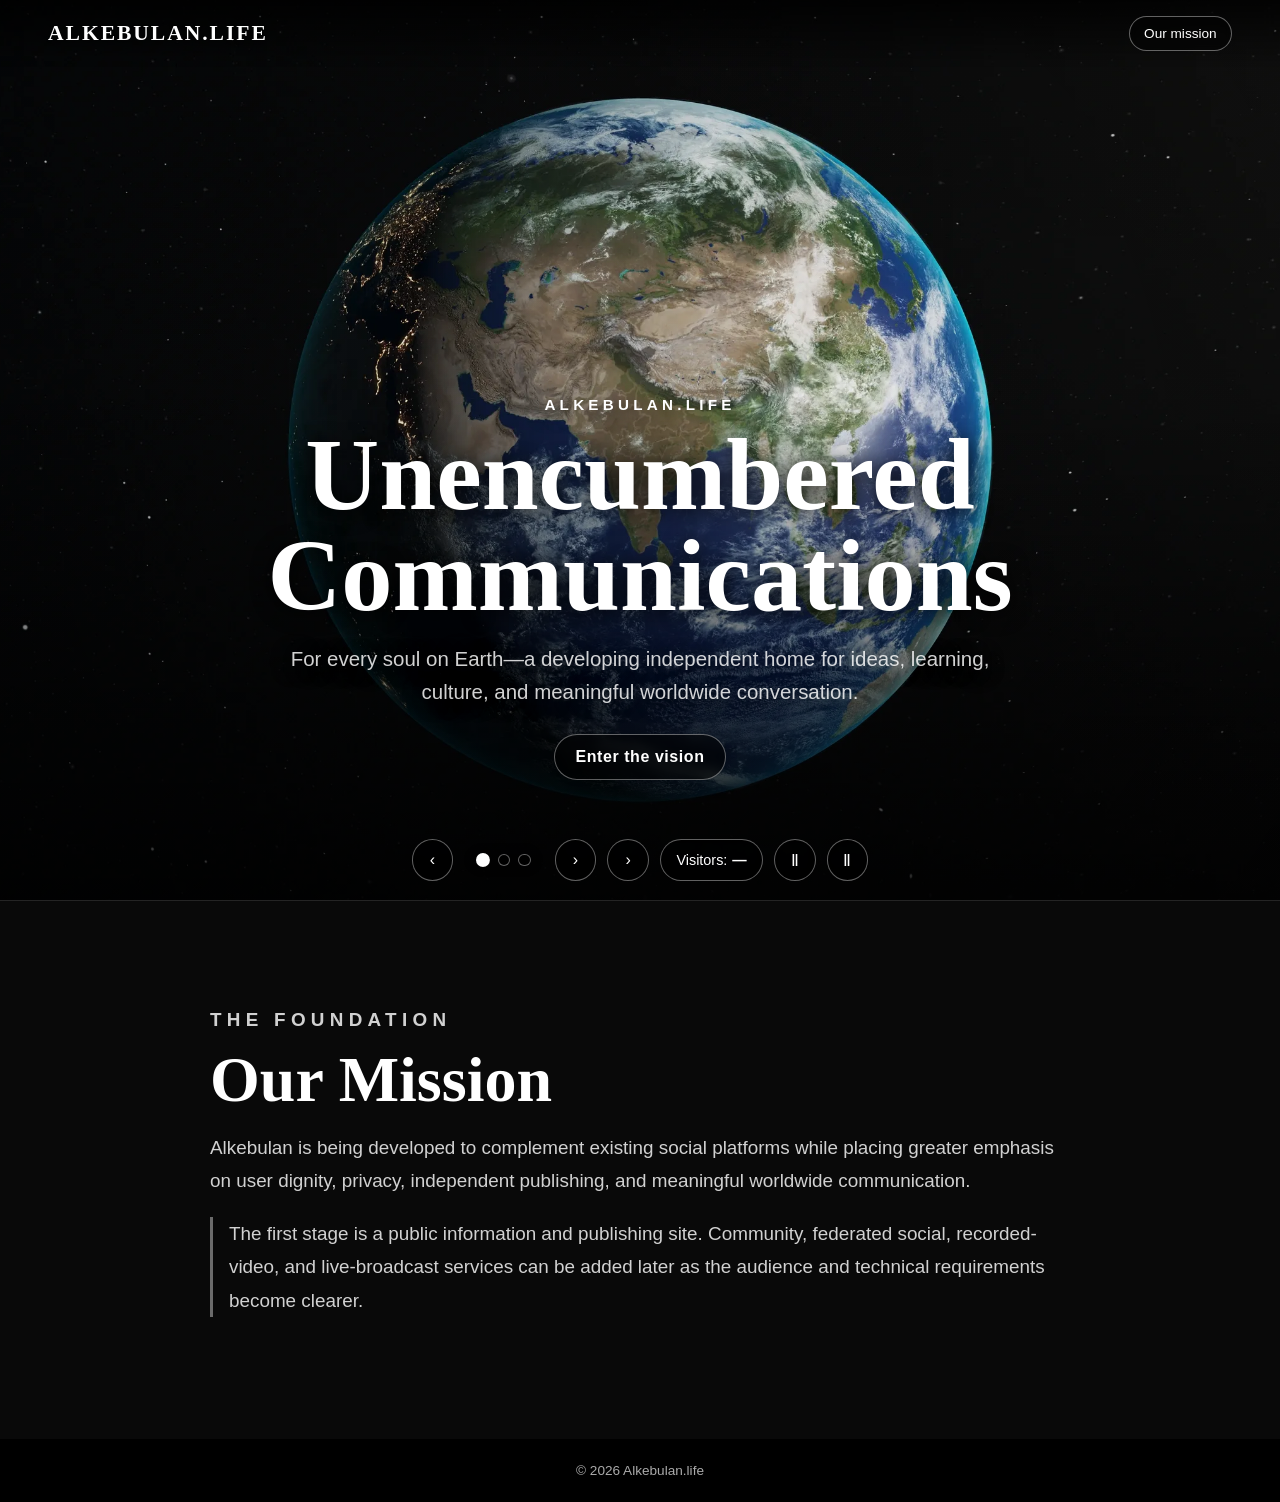
==== index.html @ a28e88d6 "Update index.html" ====
<!doctype html>
<html lang="en">
<head>
  <meta charset="utf-8">
  <meta name="viewport" content="width=device-width, initial-scale=1">
  <meta name="description" content="Alkebulan — Unencumbered Communications for Every Soul on Earth.">
  <title>Alkebulan</title>
  <link rel="canonical" href="https://alkebulan.life/">
  
  <style>
    :root {
      color-scheme: dark;
      --panel: rgba(0, 0, 0, 0.58);
      --panel-strong: rgba(0, 0, 0, 0.78);
      --text-soft: rgba(255, 255, 255, 0.82);
      --border: rgba(255, 255, 255, 0.38);
    }

    * {
      box-sizing: border-box;
    }

    html {
      scroll-behavior: smooth;
    }

    body {
      margin: 0;
      background: #000;
      color: #fff;
      font-family: Arial, Helvetica, sans-serif;
    }

    a {
      color: inherit;
    }

    .site-header {
      position: fixed;
      inset: 0 0 auto 0;
      z-index: 20;
      display: flex;
      align-items: center;
      justify-content: space-between;
      gap: 1rem;
      padding: 1rem clamp(1rem, 4vw, 3rem);
      background: linear-gradient(to bottom, rgba(0, 0, 0, 0.78), transparent);
      pointer-events: none;
    }

    .brand,
    .header-link {
      pointer-events: auto;
    }

    .brand {
      font-family: Georgia, "Times New Roman", serif;
      font-size: clamp(1rem, 2vw, 1.35rem);
      font-weight: 700;
      letter-spacing: 0.09em;
      text-decoration: none;
      text-transform: uppercase;
      text-shadow: 0 2px 12px #000;
    }

    .header-link {
      padding: 0.55rem 0.9rem;
      border: 1px solid var(--border);
      border-radius: 999px;
      background: rgba(0, 0, 0, 0.36);
      font-size: 0.85rem;
      text-decoration: none;
      backdrop-filter: blur(5px);
    }

    .slideshow {
      position: relative;
      min-height: 100svh;
      overflow: hidden;
      isolation: isolate;
      background: #000;
    }

    .slide {
      position: absolute;
      inset: 0;
      z-index: 0;
      display: grid;
      place-items: end center;
      opacity: 0;
      visibility: hidden;
      pointer-events: none;
      isolation: isolate;
      transition: opacity 1s ease, visibility 0s linear 1s;
    }
    
    .slide.is-active {
      z-index: 2;
      opacity: 1;
      visibility: visible;
      pointer-events: auto;
      transition: opacity 1s ease;
    }
    .slide img {
      position: absolute;
      inset: 0;
      z-index: 0;
      width: 100%;
      height: 100%;
      object-fit: cover;
      object-position: center;
      transform: scale(1.01);
    }

    .slide::before {
      content: "";
      position: absolute;
      inset: 0;
      z-index: 1;
      background:
        linear-gradient(to bottom,
          rgba(0, 0, 0, 0.16) 0%,
          rgba(0, 0, 0, 0.06) 44%,
          rgba(0, 0, 0, 0.82) 100%);
    }

    .slide::after {
      content: "";
      position: absolute;
      inset: 0;
      z-index: 2;
      background: radial-gradient(circle at center, transparent 20%, rgba(0, 0, 0, 0.18) 100%);
    }

    .copy {
      position: relative;
      z-index: 3;
      width: min(950px, calc(100% - 2rem));
      margin: 0 auto;
      padding: 7rem 1rem 7.5rem;
      text-align: center;
      text-shadow: 0 3px 20px rgba(0, 0, 0, 0.95);
    }

    .kicker {
      margin: 0 0 0.75rem;
      font-size: clamp(0.75rem, 1.3vw, 0.95rem);
      font-weight: 700;
      letter-spacing: 0.28em;
      text-transform: uppercase;
    }

    h1,
    h2 {
      margin: 0;
      font-family: Georgia, "Times New Roman", serif;
      line-height: 0.98;
    }

    h1 {
      font-size: clamp(2.7rem, 8vw, 7rem);
    }

    .slide h2 {
      font-size: clamp(2.3rem, 7vw, 6.2rem);
    }

    .lead {
      max-width: 760px;
      margin: 1rem auto 1.6rem;
      color: var(--text-soft);
      font-size: clamp(1rem, 2vw, 1.28rem);
      line-height: 1.62;
    }

    .actions {
      display: flex;
      flex-wrap: wrap;
      justify-content: center;
      gap: 0.8rem;
    }

    .button {
      display: inline-block;
      padding: 0.82rem 1.3rem;
      border: 1px solid var(--border);
      border-radius: 999px;
      background: rgba(0, 0, 0, 0.54);
      font-weight: 700;
      letter-spacing: 0.035em;
      text-decoration: none;
      backdrop-filter: blur(6px);
    }

    .button:hover,
    .button:focus-visible,
    .header-link:hover,
    .header-link:focus-visible {
      background: #fff;
      color: #000;
      outline: none;
    }

    .controls {
      position: absolute;
      right: 0;
      bottom: 1.2rem;
      left: 0;
      z-index: 10;
      display: flex;
      align-items: center;
      justify-content: center;
      gap: 0.7rem;
      padding: 0 1rem;
    }

    .control-button,
    .dot {
      border: 1px solid var(--border);
      color: #fff;
      background: rgba(0, 0, 0, 0.55);
      cursor: pointer;
      backdrop-filter: blur(5px);
    }

    .control-button {
      min-width: 2.6rem;
      min-height: 2.6rem;
      border-radius: 999px;
      font-size: 1rem;
    }

    .dots {
      display: flex;
      gap: 0.5rem;
      padding: 0.65rem 0.8rem;
      border-radius: 999px;
      background: rgba(0, 0, 0, 0.4);
    }

    .dot {
      width: 0.78rem;
      height: 0.78rem;
      padding: 0;
      border-radius: 50%;
    }

    .dot[aria-current="true"] {
      background: #fff;
      transform: scale(1.16);
    }

    .mission {
      background: #090909;
      border-top: 1px solid #242424;
    }

    .mission-inner {
      width: min(860px, calc(100% - 2rem));
      margin: 0 auto;
      padding: clamp(4rem, 8vw, 7rem) 0;
    }

    .mission h2 {
      margin-bottom: 1rem;
      font-size: clamp(2.2rem, 5vw, 4.5rem);
    }

    .mission p {
      color: #d1d1d1;
      font-size: clamp(1rem, 1.5vw, 1.18rem);
      line-height: 1.78;
    }

    .mission-note {
      padding-left: 1rem;
      border-left: 3px solid rgba(255, 255, 255, 0.4);
    }

    .site-footer {
      padding: 1.5rem;
      background: #000;
      color: #aaa;
      text-align: center;
      font-size: 0.85rem;
    }

    @media (max-width: 700px) {
      .slide img {
        object-fit: cover;
      }

      .copy {
        padding-bottom: 8rem;
      }

      .header-link {
        display: none;
      }
    }

    @media (prefers-reduced-motion: reduce) {
      html {
        scroll-behavior: auto;
      }

      .slide {
        transition: none;
      }
    }
    .visitor-counter {
      display: inline-flex;
      align-items: center;
      justify-content: center;
      min-height: 2.6rem;
      padding: 0.55rem 0.95rem;
      border: 1px solid var(--border);
      border-radius: 999px;
      background: rgba(0, 0, 0, 0.55);
      color: #fff;
      font-size: 0.9rem;
      white-space: nowrap;
      backdrop-filter: blur(5px);
    }
    
    #visitor-number {
      margin-left: 0.3rem;
      font-weight: 700;
    }
  </style>
</head>

<body>
  <header class="site-header">
    <a class="brand" href="#home">Alkebulan.life</a>
    <a class="header-link" href="#mission">Our mission</a>
  </header>

  <main id="home">
    <section class="slideshow" aria-label="Alkebulan introduction">
      <!-- Slide 1: change the words below whenever desired. -->
      <article class="slide is-active" aria-hidden="false">
        <img src="assets/earth.webp"
             alt="Planet Earth viewed from space">
        <div class="copy">
          <p class="kicker">Alkebulan.life</p>
          <h1>Unencumbered Communications</h1>
          <p class="lead">
            For every soul on Earth—a developing independent home for ideas,
            learning, culture, and meaningful worldwide conversation.
          </p>
          <div class="actions">
            <a class="button" href="#mission">Enter the vision</a>
          </div>
        </div>
      </article>

      <!-- Slide 2 -->
      <article class="slide" aria-hidden="true">
        <img src="assets/earth1.webp"
             alt="A second visual representing worldwide human connection">
        <div class="copy">
          <p class="kicker">Independent by design</p>
          <h2>Own Your Voice</h2>
          <p class="lead">
            Publish under a domain you control, preserve your work, and build
            direct relationships without depending entirely on one commercial platform.
          </p>
          <div class="actions">
            <a class="button" href="#mission">Why independence matters</a>
          </div>
        </div>
      </article>

      <!-- Slide 3 -->
      <article class="slide" aria-hidden="true">
        <img src="assets/image2.webp"
             alt="A third visual representing communication across borders">
        <div class="copy">
          <p class="kicker">Distance is no barrier</p>
          <h2>Connect Beyond Borders</h2>
          <p class="lead">
            A place for individuals, families, educators, communities, and
            businesses to exchange knowledge with dignity, privacy, and purpose.
          </p>
          <div class="actions">
            <a class="button" href="#mission">Learn about Alkebulan</a>
          </div>
        </div>
      </article>

      <div class="controls" aria-label="Slideshow controls">
        <button class="control-button previous" type="button" aria-label="Previous image">‹</button>

        <div class="dots" role="tablist" aria-label="Choose an image">
          <button class="dot" type="button" aria-label="Show image 1" aria-current="true"></button>
          <button class="dot" type="button" aria-label="Show image 2" aria-current="false"></button>
          <button class="dot" type="button" aria-label="Show image 3" aria-current="false"></button>
        </div>

        <button class="control-button next" type="button" aria-label="Next image">›</button>
        <button class="control-button next"
                type="button"
                aria-label="Next image">›</button>
        
        <span class="visitor-counter" aria-live="polite">
          Visitors: <span id="visitor-number">—</span>
        </span>
        
        <button class="control-button pause"
                type="button"
                aria-label="Pause slideshow">Ⅱ</button>
        <button class="control-button pause" type="button" aria-label="Pause slideshow">Ⅱ</button>
      </div>
    </section>

    <section class="mission" id="mission">
      <div class="mission-inner">
        <p class="kicker">The foundation</p>
        <h2>Our Mission</h2>
        <p>
          Alkebulan is being developed to complement existing social platforms
          while placing greater emphasis on user dignity, privacy, independent
          publishing, and meaningful worldwide communication.
        </p>
        <p class="mission-note">
          The first stage is a public information and publishing site. Community,
          federated social, recorded-video, and live-broadcast services can be added
          later as the audience and technical requirements become clearer.
        </p>
      </div>
    </section>
  </main>

  <footer class="site-footer">
    © <span id="year"></span> Alkebulan.life
  </footer>

  <script>
    const slides = Array.from(document.querySelectorAll(".slide"));
    const dots = Array.from(document.querySelectorAll(".dot"));
    const previousButton = document.querySelector(".previous");
    const nextButton = document.querySelector(".next");
    const pauseButton = document.querySelector(".pause");

    let currentIndex = 0;
    let timerId = null;
    let isPaused = false;
    const intervalMilliseconds = 7000;

    function showSlide(index) {
      currentIndex = (index + slides.length) % slides.length;

      slides.forEach((slide, slideIndex) => {
        const active = slideIndex === currentIndex;
        slide.classList.toggle("is-active", active);
        slide.setAttribute("aria-hidden", String(!active));
      });

      dots.forEach((dot, dotIndex) => {
        dot.setAttribute("aria-current", String(dotIndex === currentIndex));
      });
    }

    function nextSlide() {
      showSlide(currentIndex + 1);
    }

    function startTimer() {
      stopTimer();

      if (!isPaused && !window.matchMedia("(prefers-reduced-motion: reduce)").matches) {
        timerId = window.setInterval(nextSlide, intervalMilliseconds);
      }
    }

    function stopTimer() {
      if (timerId !== null) {
        window.clearInterval(timerId);
        timerId = null;
      }
    }

    previousButton.addEventListener("click", () => {
      showSlide(currentIndex - 1);
      startTimer();
    });

    nextButton.addEventListener("click", () => {
      nextSlide();
      startTimer();
    });

    dots.forEach((dot, index) => {
      dot.addEventListener("click", () => {
        showSlide(index);
        startTimer();
      });
    });

    pauseButton.addEventListener("click", () => {
      isPaused = !isPaused;
      pauseButton.textContent = isPaused ? "▶" : "Ⅱ";
      pauseButton.setAttribute(
        "aria-label",
        isPaused ? "Resume slideshow" : "Pause slideshow"
      );

      if (isPaused) {
        stopTimer();
      } else {
        startTimer();
      }
    });

    document.getElementById("year").textContent = new Date().getFullYear();

    showSlide(0);
    startTimer();
  </script>

  <!-- Record visits in GoatCounter. -->
  <script
    data-goatcounter="https://alkebulan.goatcounter.com/count"
    async
    src="https://gc.zgo.at/count.js">
  </script>

  <!-- Display the total number of visits. -->
  <script>
    (function () {
      const visitorNumber =
        document.getElementById("visitor-number");

      fetch("https://alkebulan.goatcounter.com/counter/TOTAL.json")
        .then(function (response) {
          if (!response.ok) {
            throw new Error(
              "GoatCounter returned HTTP " + response.status
            );
          }

          return response.json();
        })
        .then(function (data) {
          visitorNumber.textContent = data.count || "0";
        })
        .catch(function (error) {
          console.error(
            "Unable to load GoatCounter total:",
            error
          );

          visitorNumber.textContent = "—";
        });
    }());
  </script>
</body>
</html>
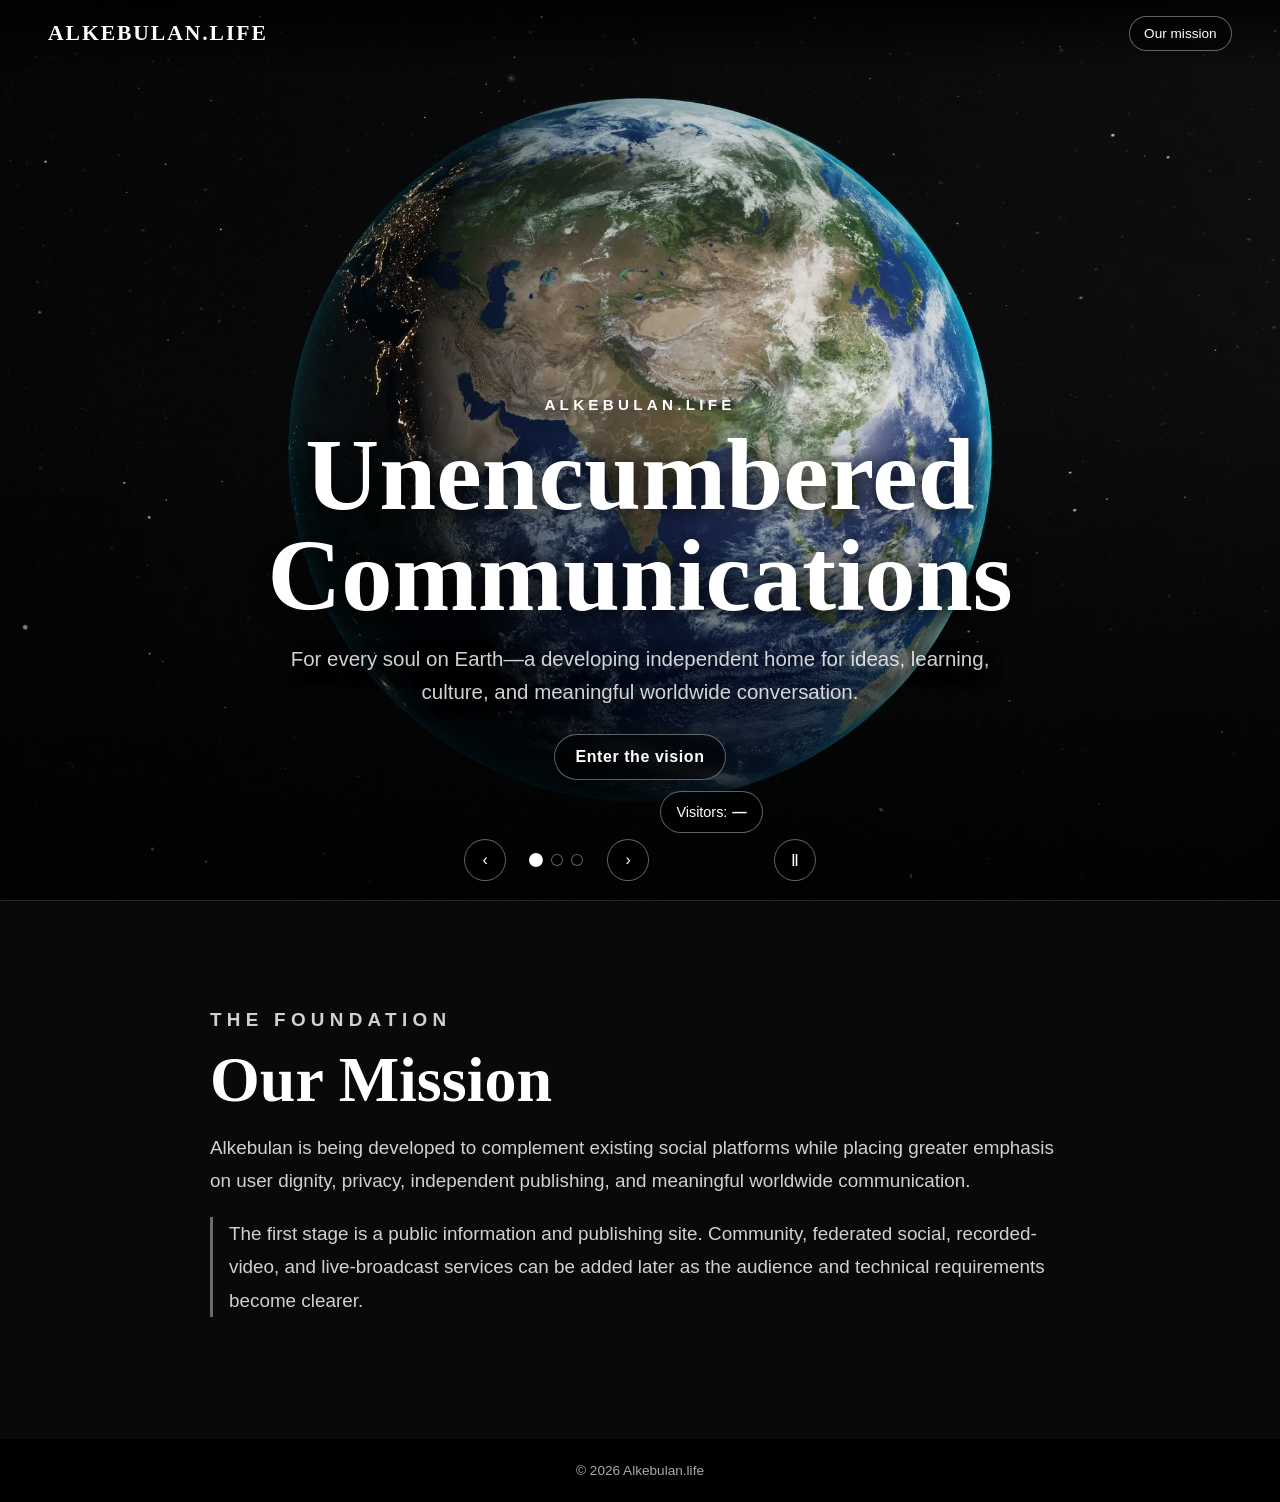
==== commit 3561f246: "Update index.html III" ====
--- a/index.html
+++ b/index.html
@@ -297,6 +297,10 @@
       .header-link {
         display: none;
       }
+
+      .visitor-counter {
+        top: -36px;
+      }
     }
 
     @media (prefers-reduced-motion: reduce) {
@@ -309,6 +313,8 @@
       }
     }
     .visitor-counter {
+      position: relative;
+      top: -48px; /* approximately one-half inch upward */
       display: inline-flex;
       align-items: center;
       justify-content: center;
@@ -390,7 +396,9 @@
       </article>
 
       <div class="controls" aria-label="Slideshow controls">
-        <button class="control-button previous" type="button" aria-label="Previous image">‹</button>
+        <button class="control-button previous"
+                type="button"
+                aria-label="Previous image">‹</button>
 
         <div class="dots" role="tablist" aria-label="Choose an image">
           <button class="dot" type="button" aria-label="Show image 1" aria-current="true"></button>
@@ -398,19 +406,17 @@
           <button class="dot" type="button" aria-label="Show image 3" aria-current="false"></button>
         </div>
 
-        <button class="control-button next" type="button" aria-label="Next image">›</button>
         <button class="control-button next"
                 type="button"
                 aria-label="Next image">›</button>
-        
+
         <span class="visitor-counter" aria-live="polite">
           Visitors: <span id="visitor-number">—</span>
         </span>
-        
+
         <button class="control-button pause"
                 type="button"
                 aria-label="Pause slideshow">Ⅱ</button>
-        <button class="control-button pause" type="button" aria-label="Pause slideshow">Ⅱ</button>
       </div>
     </section>
 
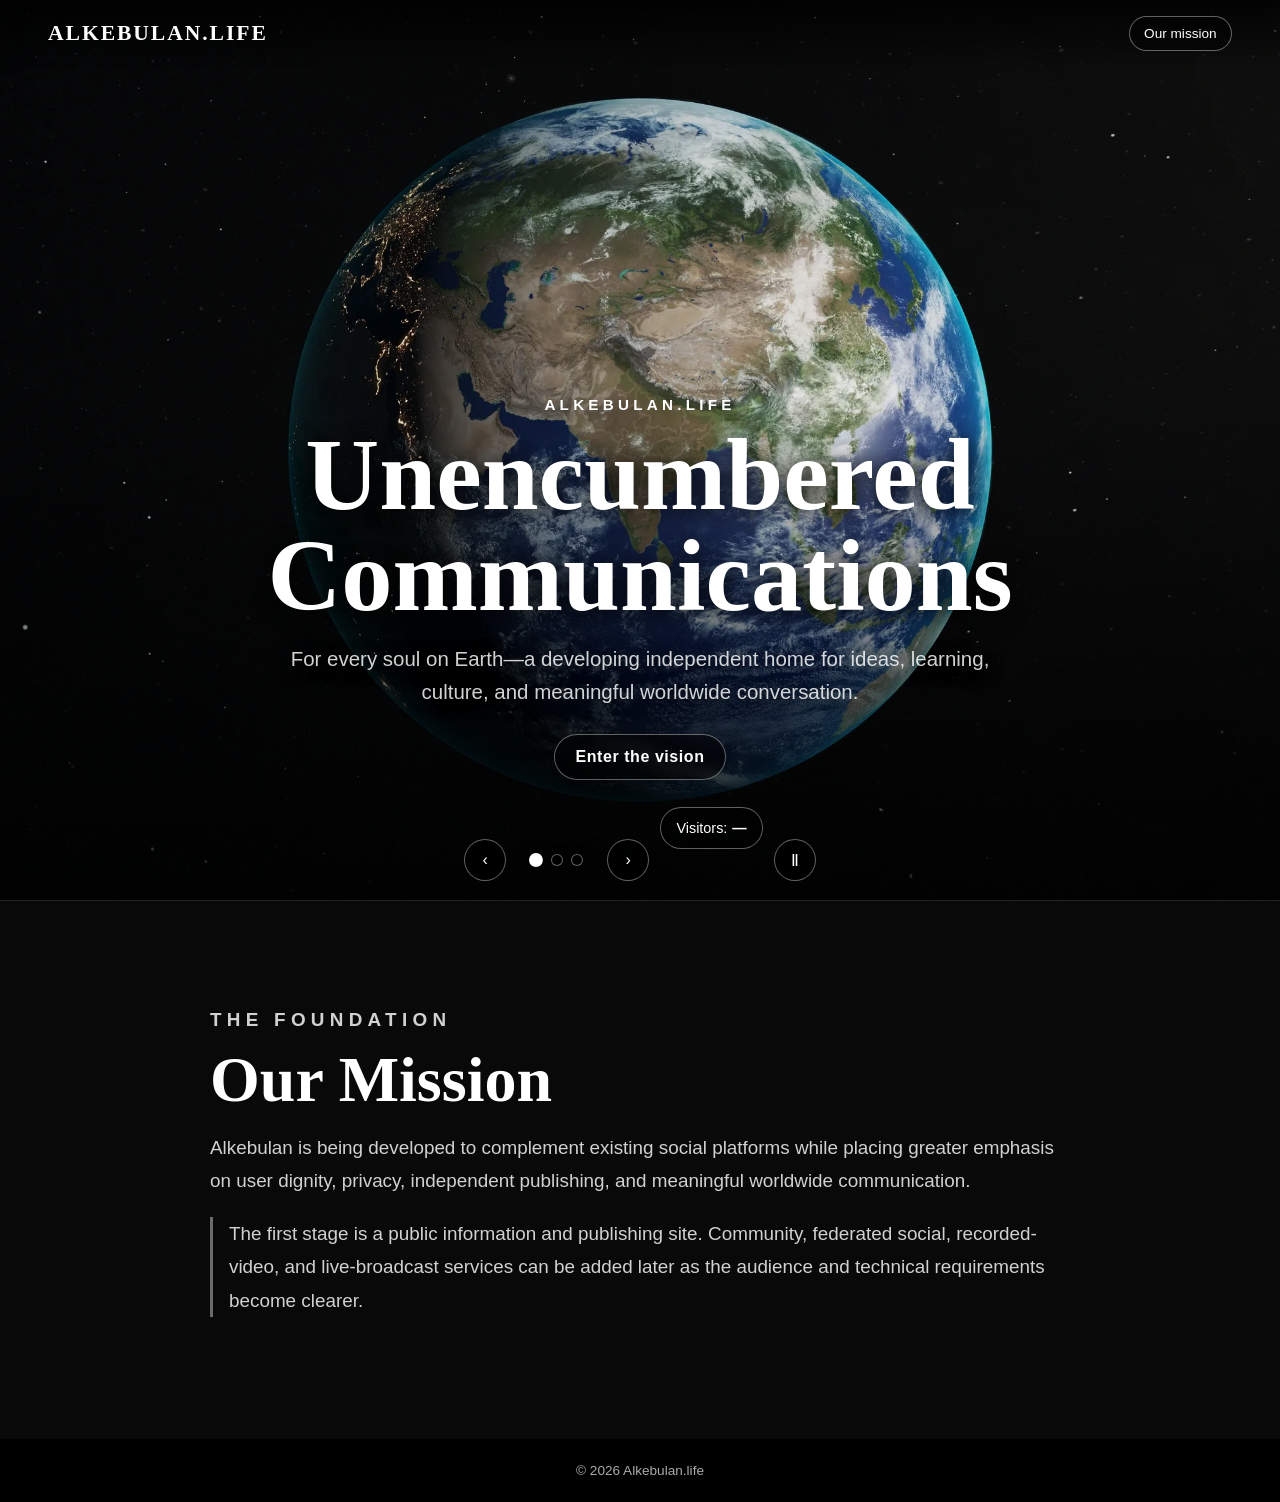
==== commit 74afbca2: "Update index.html" ====
--- a/index.html
+++ b/index.html
@@ -314,7 +314,7 @@
     }
     .visitor-counter {
       position: relative;
-      top: -48px; /* approximately one-half inch upward */
+      top: -32px; /* approximately one-half inch upward */
       display: inline-flex;
       align-items: center;
       justify-content: center;
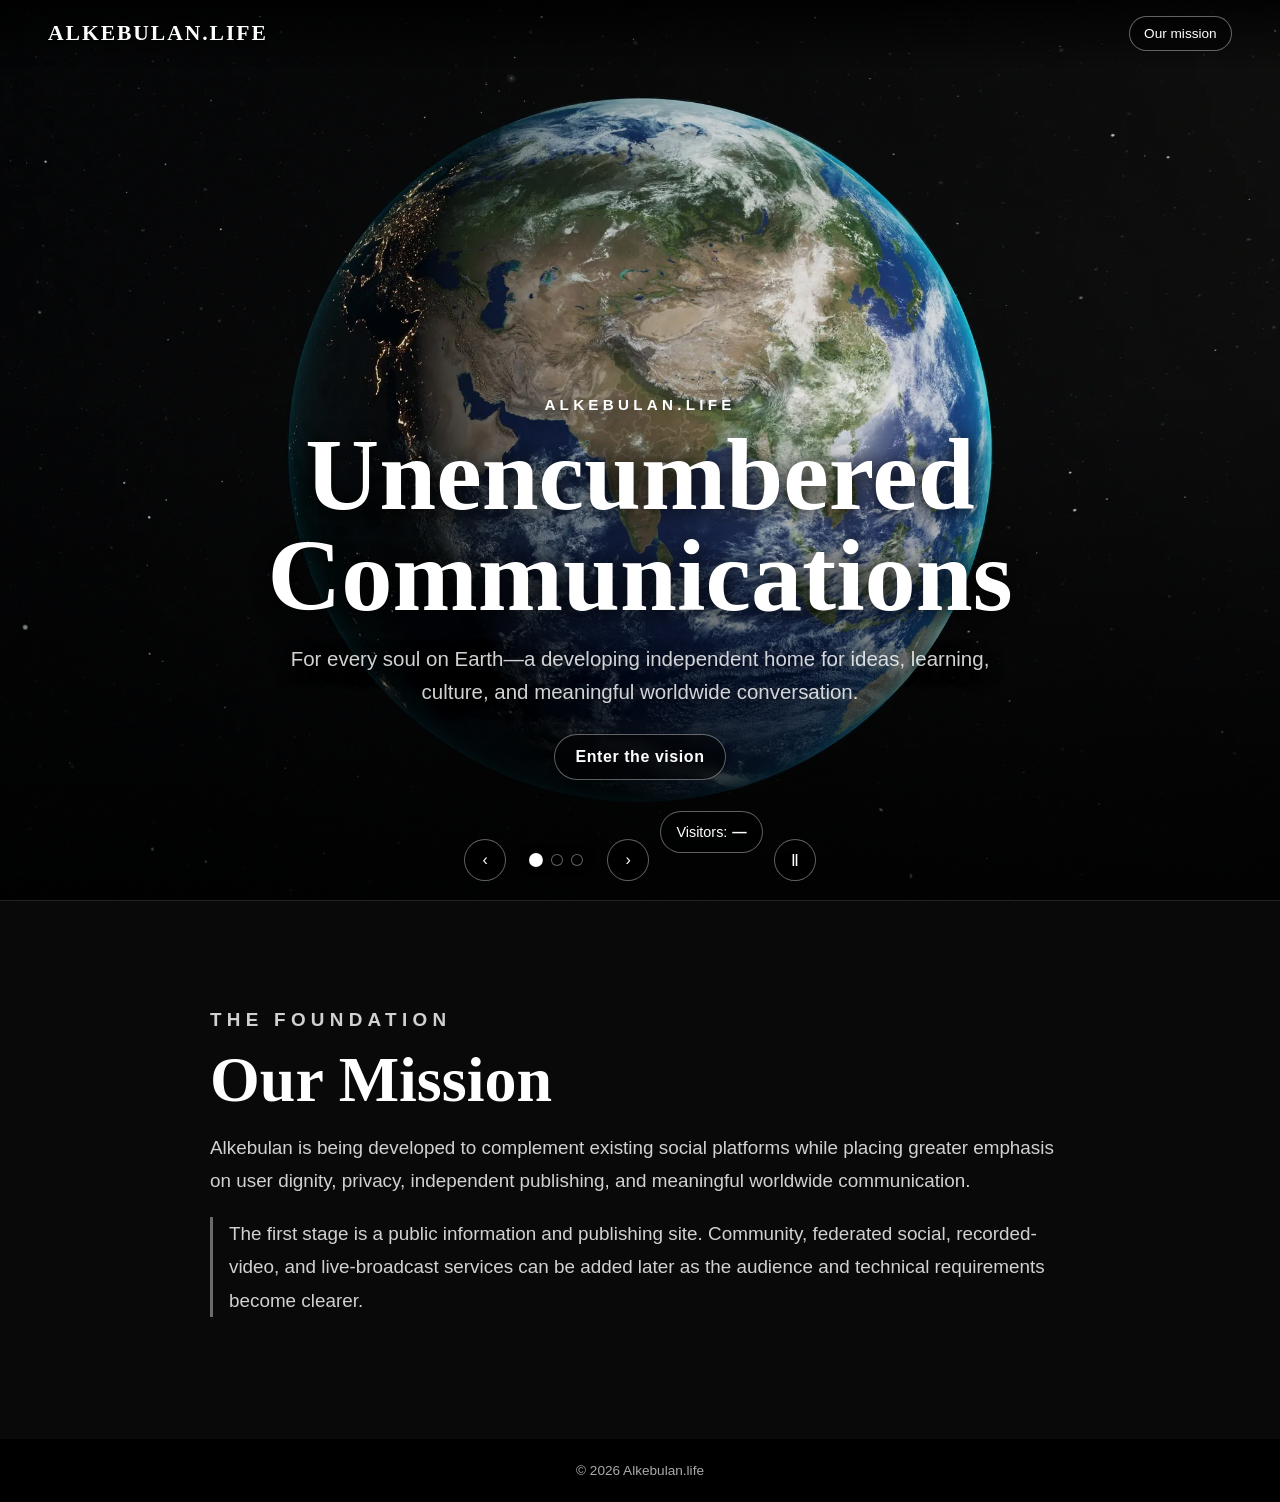
==== commit c267e9a3: "Update index.html" ====
--- a/index.html
+++ b/index.html
@@ -314,7 +314,7 @@
     }
     .visitor-counter {
       position: relative;
-      top: -32px; /* approximately one-half inch upward */
+      top: -28px; /* approximately one-half inch upward */
       display: inline-flex;
       align-items: center;
       justify-content: center;
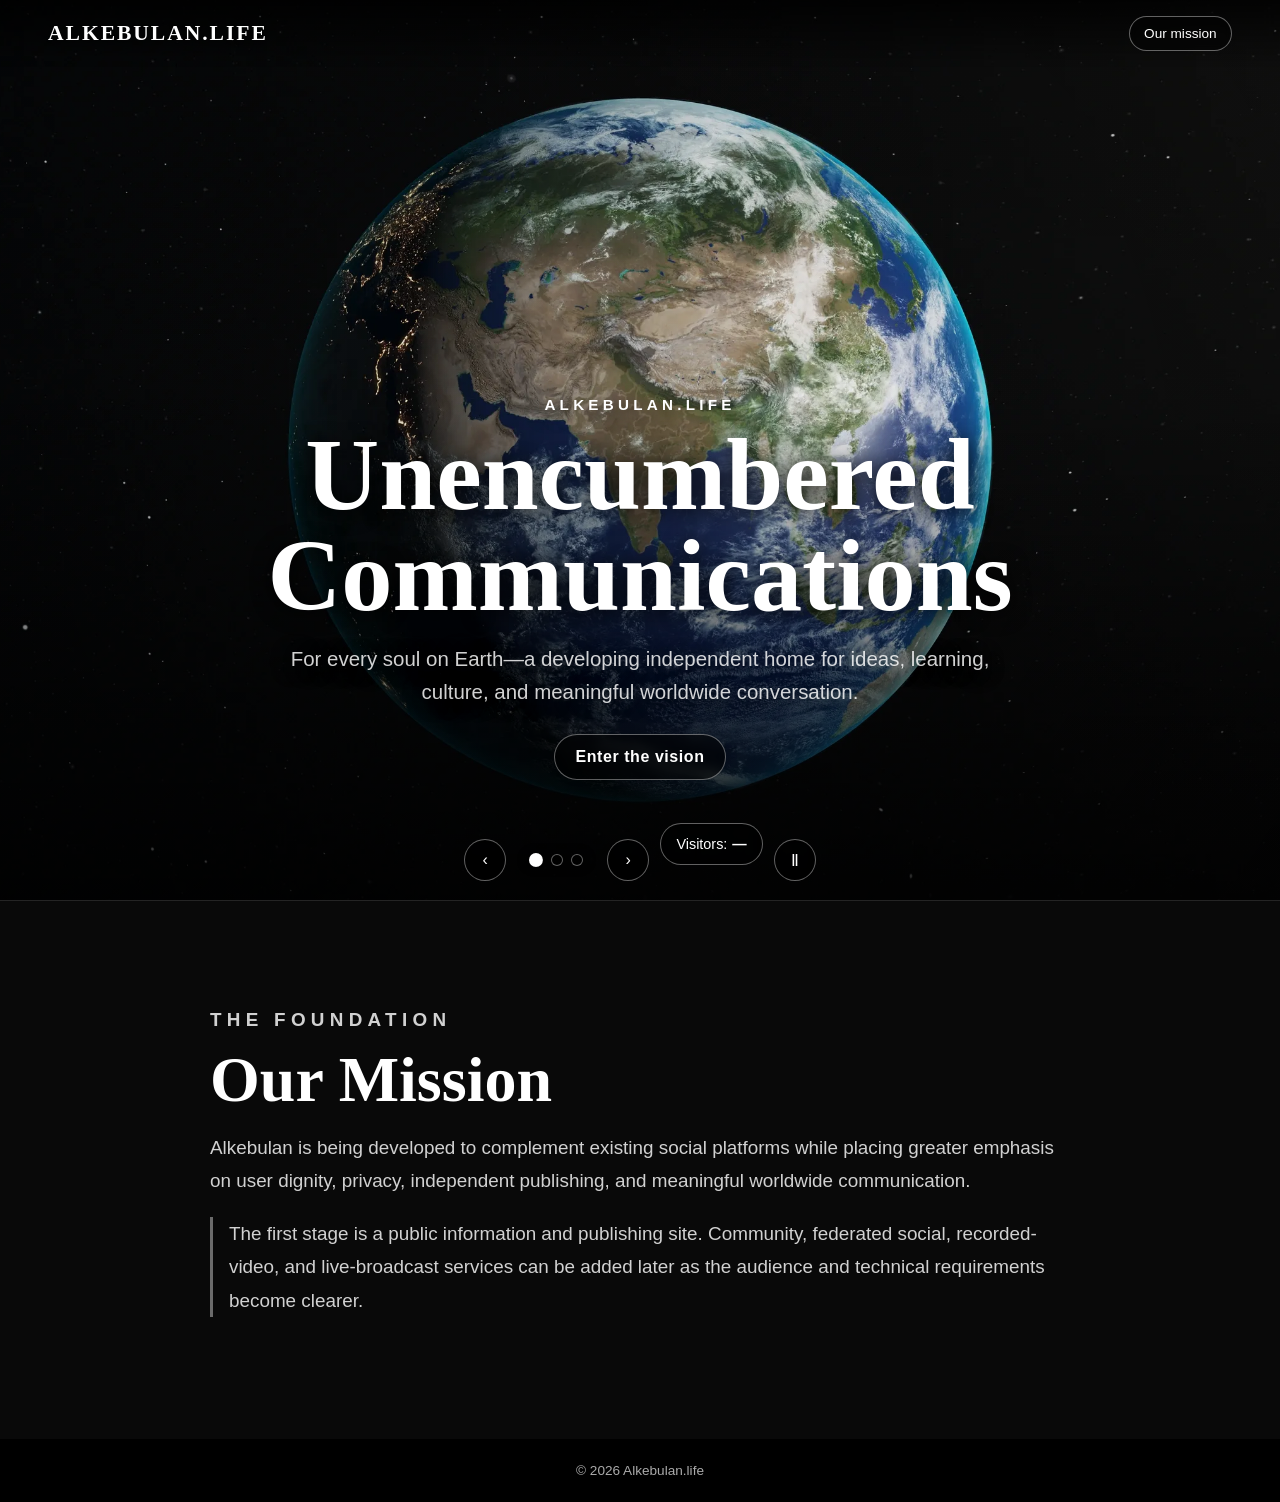
==== commit 64714f96: "Update index.html" ====
--- a/index.html
+++ b/index.html
@@ -314,7 +314,7 @@
     }
     .visitor-counter {
       position: relative;
-      top: -28px; /* approximately one-half inch upward */
+      top: -16px; /* approximately one-half inch upward */
       display: inline-flex;
       align-items: center;
       justify-content: center;
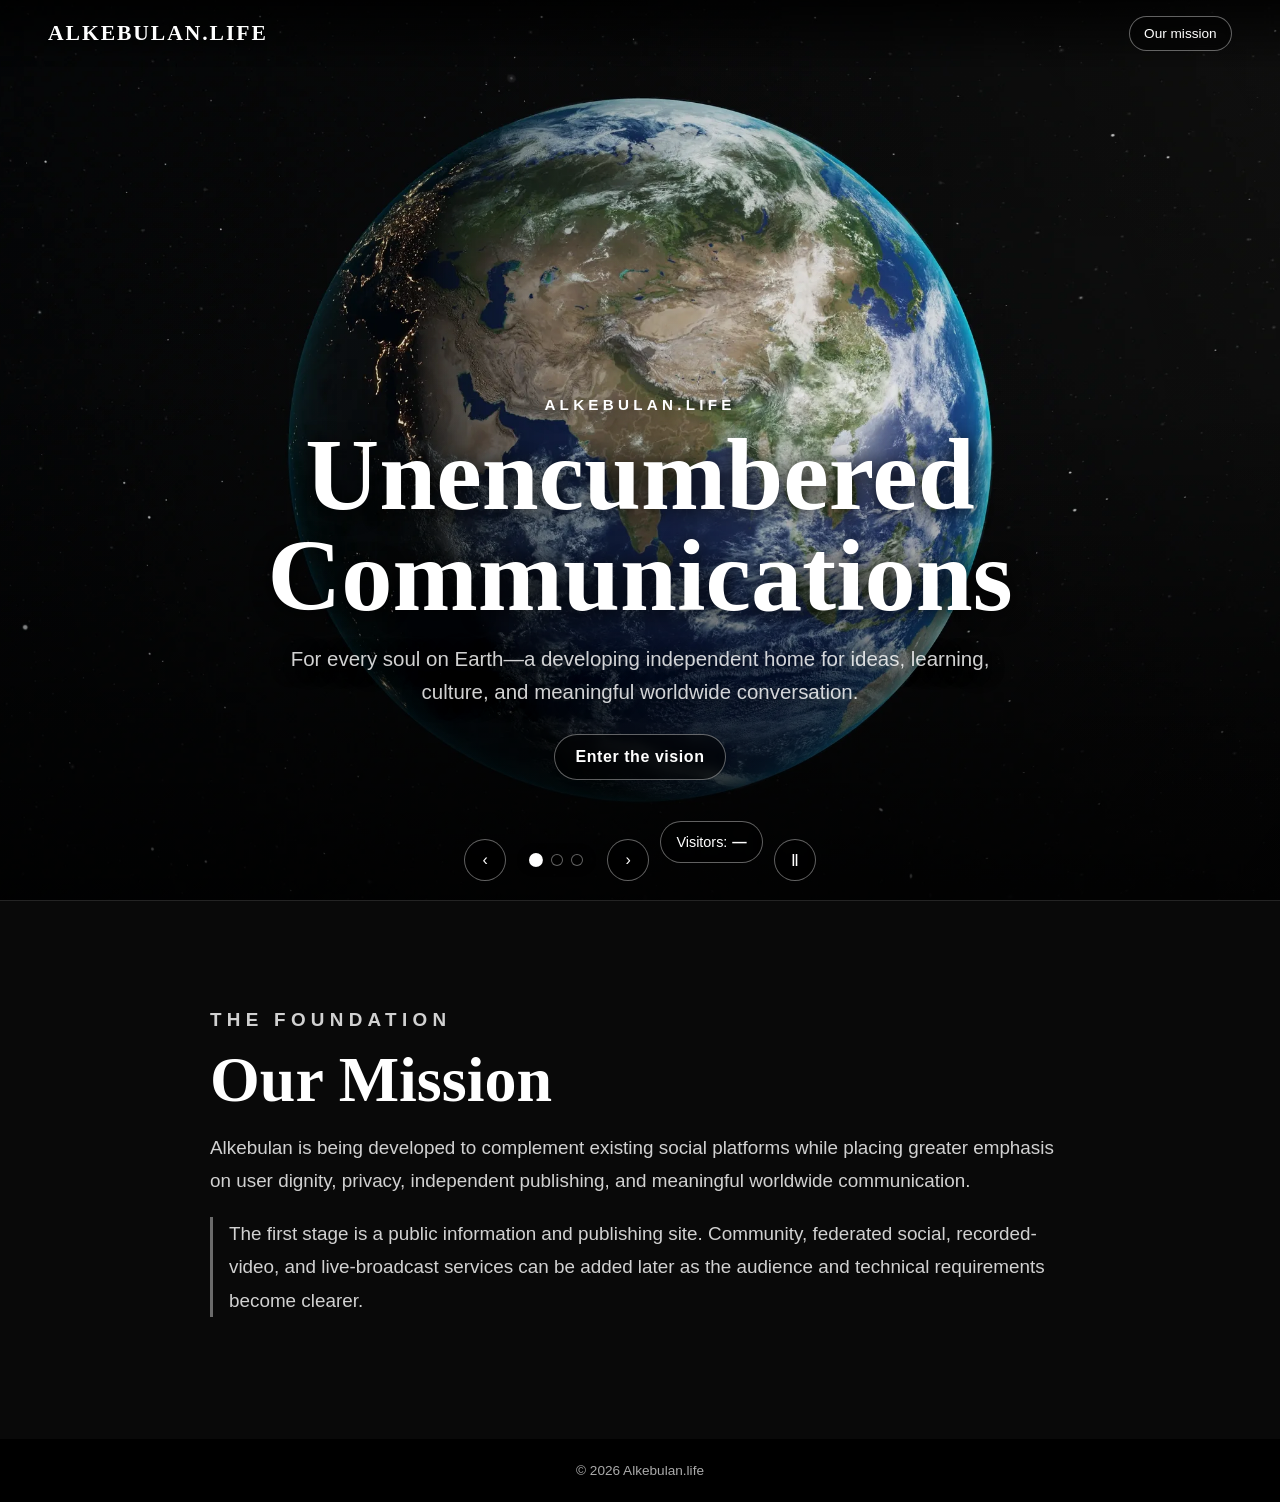
==== commit cc250b41: "Update index.html" ====
--- a/index.html
+++ b/index.html
@@ -299,7 +299,7 @@
       }
 
       .visitor-counter {
-        top: -36px;
+        top: -18px;
       }
     }
 
@@ -314,7 +314,7 @@
     }
     .visitor-counter {
       position: relative;
-      top: -16px; /* approximately one-half inch upward */
+      top: -18px; /* approximately one-half inch upward */
       display: inline-flex;
       align-items: center;
       justify-content: center;
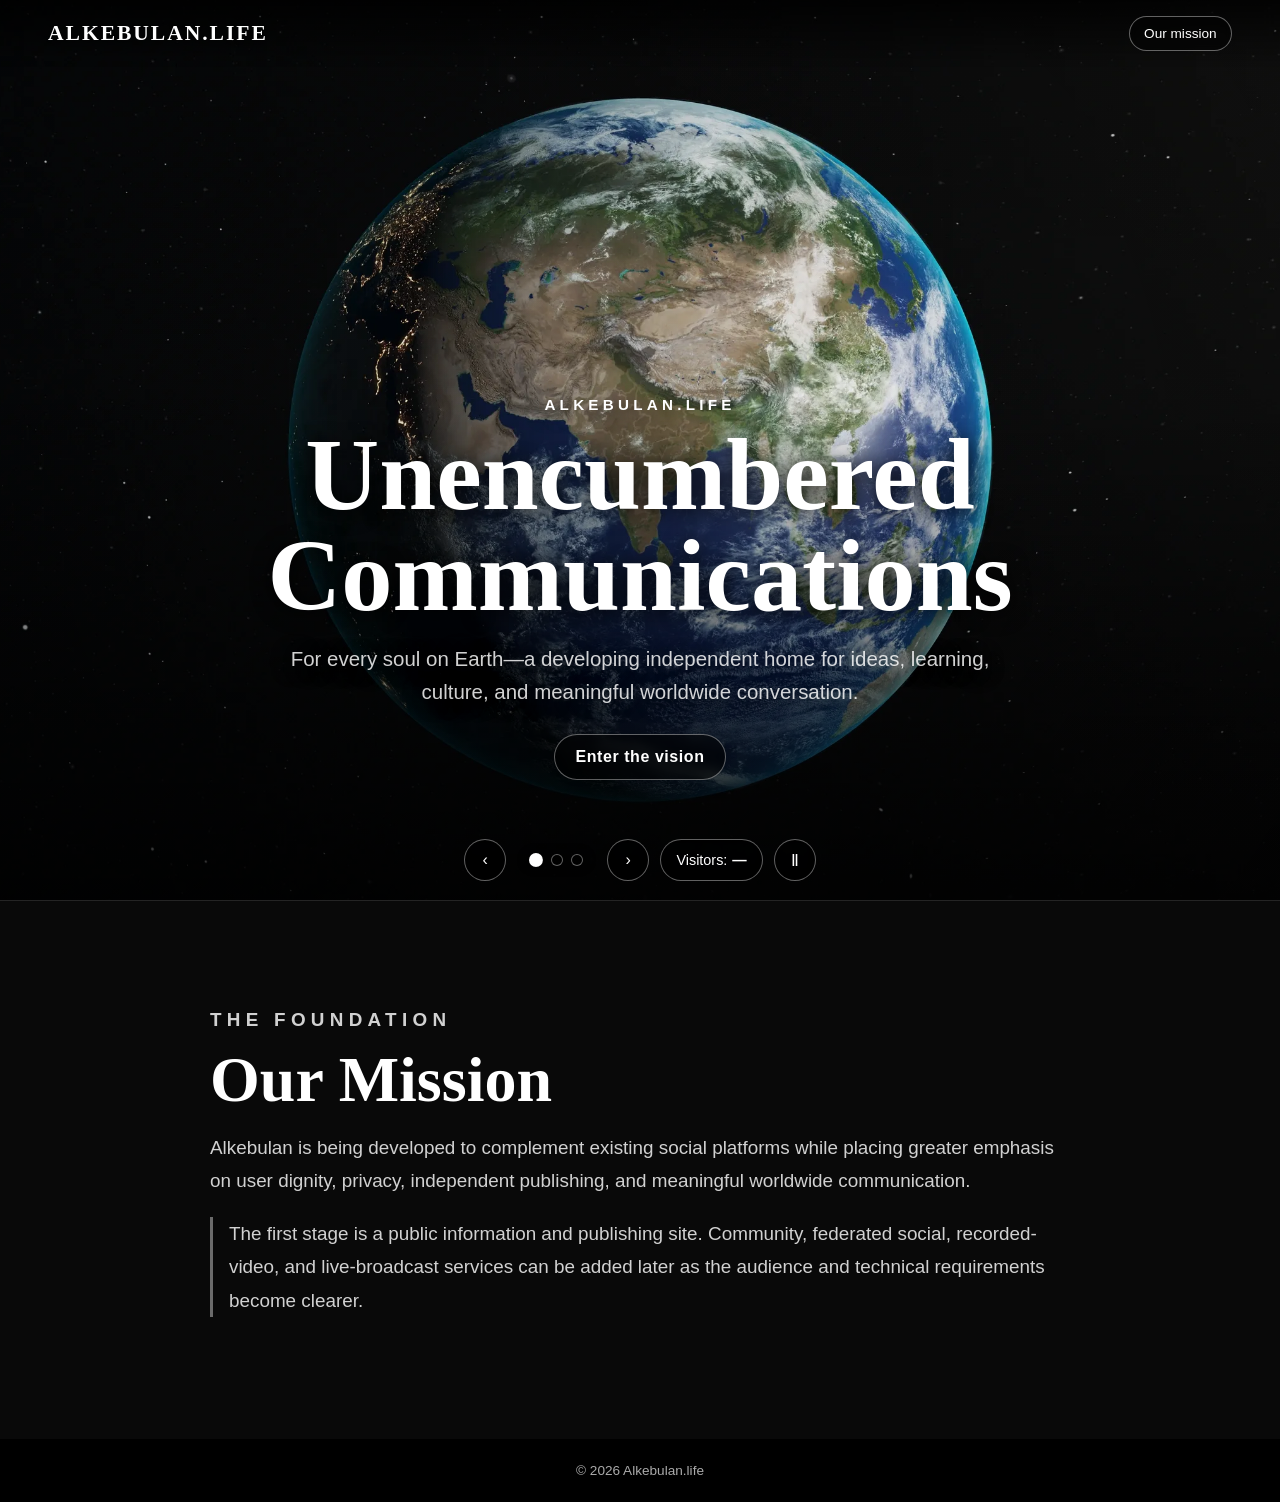
==== commit 137584ba: "Update index.html" ====
--- a/index.html
+++ b/index.html
@@ -299,7 +299,7 @@
       }
 
       .visitor-counter {
-        top: -18px;
+        /* top: -18px; */
       }
     }
 
@@ -314,7 +314,7 @@
     }
     .visitor-counter {
       position: relative;
-      top: -18px; /* approximately one-half inch upward */
+      /* top: -18px; /* approximately one-half inch upward */
       display: inline-flex;
       align-items: center;
       justify-content: center;
